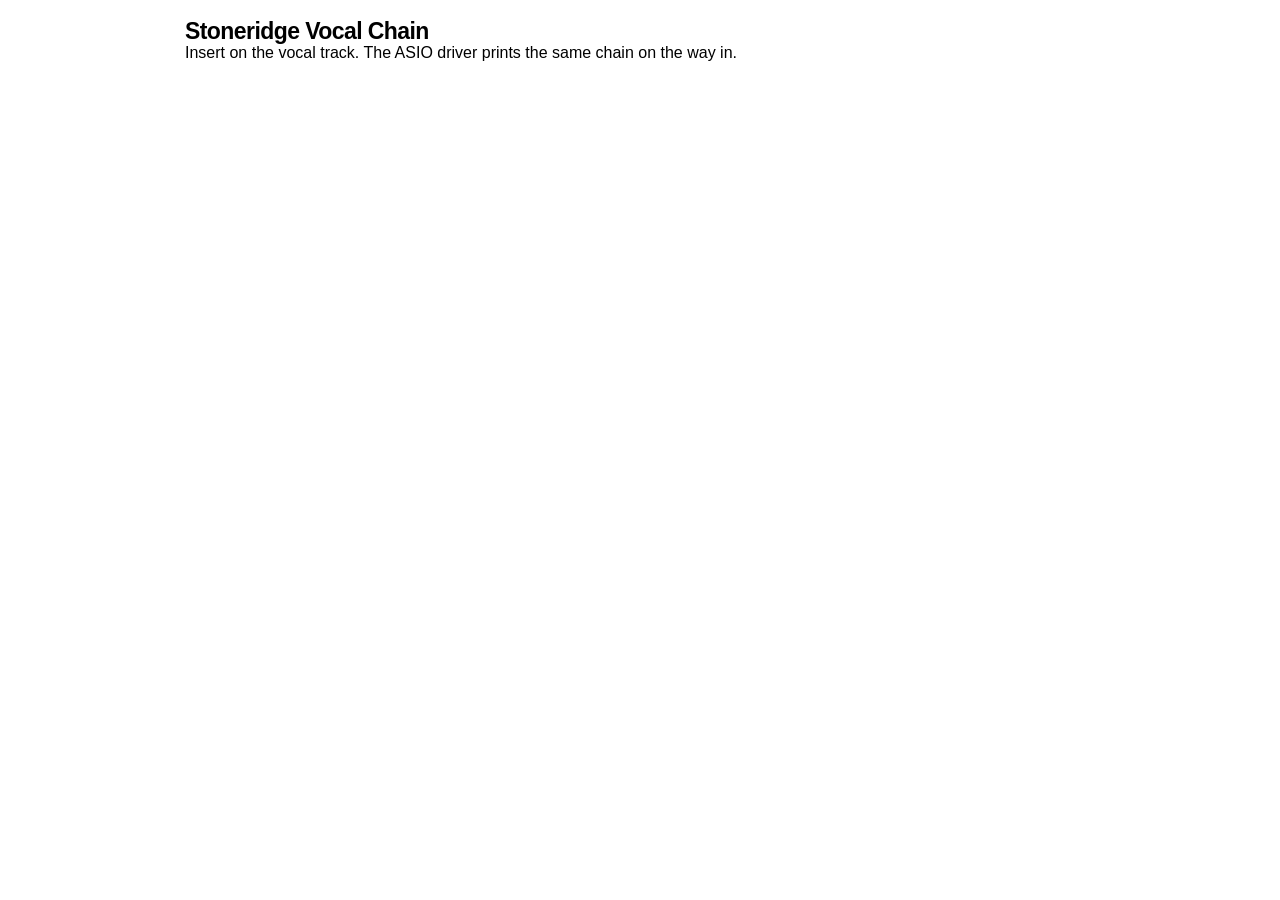
==== plugin/ui/index.html @ af9ea9ed "Stoneridge DSP v7 keeps the take safe and the callback one-to-one while the vocal chain and plugin s" ====
<!DOCTYPE html>
<html lang="en">
<head>
<meta charset="utf-8">
<title>Stoneridge Vocal Chain</title>
<link rel="stylesheet" href="../../src/ui/web/styles.css">
</head>
<body>
<main class="shell">
  <header><h1>Stoneridge Vocal Chain</h1><p>Insert on the vocal track. The ASIO driver prints the same chain on the way in.</p></header>
</main>
</body>
</html>
---- src/ui/web/styles.css ----
:root {
  --font-sans: -apple-system, BlinkMacSystemFont, "SF Pro Display", "SF Pro Text", "Segoe UI", Roboto, sans-serif;
  --font-mono: "SF Mono", "Cascadia Code", "Consolas", monospace;
  --radius-lg: 20px;
  --radius-md: 12px;
  --radius-pill: 999px;
  --transition: 0.22s cubic-bezier(0.25, 1, 0.5, 1);
}

html[data-theme="dark"] {
  --bg-page: #0a0a0c;
  --bg-card: rgba(28, 28, 32, 0.72);
  --bg-elevated: rgba(44, 44, 50, 0.75);
  --border: rgba(255, 255, 255, 0.09);
  --text-primary: #f5f5f7;
  --text-secondary: #98989f;
  --accent: #0a84ff;
  --accent-soft: rgba(10, 132, 255, 0.18);
  --green: #30d158;
  --orange: #ff9f0a;
  --red: #ff453a;
  --track: rgba(255, 255, 255, 0.1);
  --shadow: 0 20px 45px rgba(0, 0, 0, 0.45);
}

html[data-theme="light"] {
  --bg-page: #f5f5f7;
  --bg-card: rgba(255, 255, 255, 0.78);
  --bg-elevated: rgba(235, 235, 240, 0.85);
  --border: rgba(0, 0, 0, 0.08);
  --text-primary: #1d1d1f;
  --text-secondary: #6e6e73;
  --accent: #0071e3;
  --accent-soft: rgba(0, 113, 227, 0.12);
  --green: #28cd41;
  --orange: #ff9500;
  --red: #ff3b30;
  --track: rgba(0, 0, 0, 0.08);
  --shadow: 0 12px 32px rgba(0, 0, 0, 0.07);
}

* {
  box-sizing: border-box;
  margin: 0;
  padding: 0;
  user-select: none;
}

::-webkit-scrollbar {
  width: 6px;
  height: 6px;
}

::-webkit-scrollbar-button {
  display: none;
}

::-webkit-scrollbar-track {
  background: transparent;
}

::-webkit-scrollbar-thumb {
  background: rgba(150, 150, 160, 0.35);
  border-radius: 999px;
}

body {
  font-family: var(--font-sans);
  background: var(--bg-page);
  color: var(--text-primary);
  min-height: 100vh;
  padding: 18px;
  overflow-x: hidden;
  transition: background var(--transition), color var(--transition);
}

.ambient-glow {
  position: fixed;
  inset: -30% auto auto 50%;
  width: 680px;
  height: 420px;
  transform: translateX(-50%);
  background: radial-gradient(ellipse at center, var(--accent-soft), transparent 70%);
  pointer-events: none;
  z-index: 0;
}

.shell {
  position: relative;
  z-index: 1;
  max-width: 910px;
  margin: 0 auto;
  display: flex;
  flex-direction: column;
  gap: 12px;
}

.glass-card {
  background: var(--bg-card);
  background: rgba(18, 18, 20, 0.92);
  border: 1px solid var(--border);
  border-radius: var(--radius-lg);
  box-shadow: var(--shadow);
  transition: background var(--transition), border-color var(--transition);
}

.hero {
  padding: 16px 20px;
  display: flex;
  justify-content: space-between;
  align-items: center;
  gap: 16px;
}

.badge-row {
  display: flex;
  align-items: center;
  flex-wrap: wrap;
  gap: 8px;
  margin-bottom: 5px;
}

.status-dot {
  width: 8px;
  height: 8px;
  border-radius: 50%;
  background: var(--orange);
  box-shadow: 0 0 10px var(--orange);
}

.status-dot.connected {
  background: var(--green);
  box-shadow: 0 0 10px var(--green);
}

.badge-text {
  font-size: 12px;
  font-weight: 500;
  color: var(--text-secondary);
}

.pill-tag {
  font-size: 11px;
  font-weight: 600;
  padding: 2px 9px;
  border-radius: var(--radius-pill);
  background: var(--accent-soft);
  color: var(--accent);
}

.pill-ok {
  background: rgba(48, 209, 88, 0.16);
  color: var(--green);
}

.pill-warn {
  background: rgba(255, 69, 58, 0.18);
  color: var(--red);
}

h1 {
  font-size: 23px;
  font-weight: 700;
  letter-spacing: -0.025em;
  line-height: 1.15;
}

.subtitle {
  font-size: 12px;
  color: var(--text-secondary);
  margin-top: 2px;
}

.hero-right {
  display: flex;
  align-items: center;
  gap: 14px;
}

.latency-callout {
  text-align: right;
}

.callout-label {
  display: block;
  font-size: 11px;
  color: var(--text-secondary);
  text-transform: uppercase;
  letter-spacing: 0.04em;
}

.callout-value {
  font-size: 21px;
  font-weight: 700;
  letter-spacing: -0.02em;
  font-variant-numeric: tabular-nums;
}

.callout-value small {
  font-size: 13px;
  font-weight: 500;
  color: var(--text-secondary);
}

.segmented-control {
  display: inline-flex;
  background: var(--bg-elevated);
  padding: 3px;
  border-radius: 10px;
  border: 1px solid var(--border);
  gap: 2px;
}

.segmented-control.wrap {
  flex-wrap: wrap;
}

.segmented-control button {
  border: none;
  background: transparent;
  color: var(--text-secondary);
  font-family: var(--font-sans);
  font-size: 11.5px;
  font-weight: 500;
  padding: 5px 10px;
  border-radius: 7px;
  cursor: pointer;
  transition: all var(--transition);
}

.segmented-control button:hover:not(:disabled) {
  color: var(--text-primary);
}

.segmented-control button.active {
  background: var(--accent);
  color: #ffffff;
  box-shadow: 0 2px 8px rgba(0, 122, 255, 0.35);
}

.segmented-control button:disabled {
  opacity: 0.32;
  cursor: not-allowed;
}

/* Presets & Learn Bar */
.presets-bar {
  display: flex;
  align-items: center;
  justify-content: space-between;
  gap: 12px;
  padding: 0 4px;
}

.presets-left {
  display: flex;
  align-items: center;
  gap: 12px;
  flex-wrap: wrap;
}

.section-eyebrow {
  font-size: 11px;
  font-weight: 600;
  text-transform: uppercase;
  letter-spacing: 0.06em;
  color: var(--text-secondary);
}

.preset-pills {
  display: flex;
  gap: 7px;
  flex-wrap: wrap;
}

.preset-pill {
  background: var(--bg-card);
  border: 1px solid var(--border);
  color: var(--text-primary);
  font-family: var(--font-sans);
  font-size: 11.5px;
  font-weight: 500;
  padding: 5px 12px;
  border-radius: var(--radius-pill);
  cursor: pointer;
  transition: all var(--transition);
}

.preset-pill:hover {
  border-color: var(--accent);
  color: var(--accent);
}

.learn-btn {
  border: 1px solid var(--accent);
  background: var(--accent-soft);
  color: var(--accent);
  font-family: var(--font-sans);
  font-size: 12px;
  font-weight: 600;
  padding: 6px 14px;
  border-radius: var(--radius-pill);
  cursor: pointer;
  transition: all var(--transition);
  white-space: nowrap;
}

.learn-btn:hover {
  background: var(--accent);
  color: #ffffff;
}

.learn-btn.learning {
  border-color: var(--orange);
  background: rgba(255, 159, 10, 0.2);
  color: var(--orange);
}

.cal-actions {
  display: flex;
  align-items: center;
  gap: 8px;
  flex-wrap: wrap;
}

.compact-btn {
  padding: 4px 10px;
  font-size: 11px;
}

.tp-subline {
  font-size: 10.5px;
  color: var(--text-secondary);
  margin-top: 3px;
}

.usb-sync-note {
  font-size: 10px;
  color: var(--green);
  font-weight: 600;
}

.sync-dot {
  font-style: normal;
  font-size: 9.5px;
  font-weight: 700;
  color: var(--green);
  margin-left: 2px;
}

button.active .sync-dot {
  color: #ffffff;
}

.converter-toggles {
  display: grid;
  grid-template-columns: 1fr 1fr;
  gap: 8px 16px;
  padding-top: 8px;
  border-top: 1px solid var(--border);
}

/* Bento Grid */
.bento-grid {
  display: grid;
  grid-template-columns: 1fr 1fr;
  gap: 12px;
}

.span-2 {
  grid-column: span 2;
}

.card {
  padding: 16px 18px;
  display: flex;
  flex-direction: column;
  gap: 12px;
}

.card-header {
  display: flex;
  justify-content: space-between;
  align-items: flex-start;
  gap: 12px;
}

h2 {
  font-size: 15.5px;
  font-weight: 600;
  letter-spacing: -0.015em;
}

.card-sub {
  font-size: 11.5px;
  color: var(--text-secondary);
}

.header-actions {
  display: flex;
  align-items: center;
  gap: 8px;
}

.mono {
  font-family: var(--font-mono);
  font-variant-numeric: tabular-nums;
}

/* Meters */
.meter-block {
  display: flex;
  flex-direction: column;
  gap: 5px;
}

.meter-labels {
  display: flex;
  justify-content: space-between;
  font-size: 11px;
  color: var(--text-secondary);
}

.meter-track {
  position: relative;
  height: 7px;
  border-radius: var(--radius-pill);
  background: var(--track);
  overflow: hidden;
}

.meter-fill {
  height: 100%;
  width: 0%;
  border-radius: var(--radius-pill);
  background: linear-gradient(90deg, var(--green) 0%, var(--green) 72%, var(--orange) 88%, var(--red) 100%);
  transition: width 0.05s linear;
}

.meter-rms {
  position: absolute;
  top: 0;
  bottom: 0;
  width: 2px;
  background: var(--text-primary);
  opacity: 0.7;
  left: 0%;
}

.gr-fill {
  background: linear-gradient(90deg, var(--accent), var(--orange));
  margin-left: auto;
}

.sliders-grid {
  display: grid;
  grid-template-columns: 1fr 1fr;
  gap: 9px 14px;
}

.capture-grid {
  display: grid;
  grid-template-columns: 1fr 1fr auto;
  gap: 12px 16px;
  align-items: end;
}

.capture-toggles {
  display: grid;
  grid-template-columns: repeat(3, 1fr);
  gap: 10px 16px;
  padding-top: 6px;
  border-top: 1px solid var(--border);
}

.control-row {
  display: flex;
  flex-direction: column;
  gap: 5px;
}

.control-head {
  display: flex;
  justify-content: space-between;
  align-items: center;
  font-size: 11.5px;
  font-weight: 500;
  gap: 6px;
}

.value-pill {
  font-size: 11px;
  color: var(--accent);
  background: var(--accent-soft);
  padding: 2px 7px;
  border-radius: 6px;
  white-space: nowrap;
  flex-shrink: 0;
}

input[type="range"] {
  -webkit-appearance: none;
  appearance: none;
  width: 100%;
  height: 5px;
  border-radius: var(--radius-pill);
  background: var(--track);
  outline: none;
}

input[type="range"]:disabled {
  opacity: 0.35;
}

input[type="range"]::-webkit-slider-thumb {
  -webkit-appearance: none;
  appearance: none;
  width: 15px;
  height: 15px;
  border-radius: 50%;
  background: #ffffff;
  border: 0.5px solid rgba(0, 0, 0, 0.2);
  box-shadow: 0 2px 6px rgba(0, 0, 0, 0.28);
  cursor: pointer;
  transition: transform 0.12s ease;
}

input[type="range"]::-webkit-slider-thumb:hover {
  transform: scale(1.12);
}

.mute-btn {
  border: 1px solid var(--border);
  background: var(--bg-elevated);
  color: var(--text-primary);
  font-size: 11.5px;
  font-weight: 600;
  padding: 5px 12px;
  border-radius: var(--radius-pill);
  cursor: pointer;
  transition: all var(--transition);
}

.mute-btn.muted {
  background: var(--red);
  border-color: var(--red);
  color: #ffffff;
}

.gate-state-pill {
  font-size: 11px;
  font-weight: 600;
  padding: 3px 9px;
  border-radius: var(--radius-pill);
  background: var(--bg-elevated);
  color: var(--text-secondary);
}

.gate-state-pill.open {
  background: rgba(48, 209, 88, 0.16);
  color: var(--green);
}

.gate-state-pill.closed {
  background: rgba(255, 159, 10, 0.16);
  color: var(--orange);
}

.toggle-row {
  display: flex;
  justify-content: space-between;
  align-items: center;
  gap: 10px;
  padding-top: 2px;
}

.toggle-title {
  font-size: 12px;
  font-weight: 500;
}

.toggle-desc {
  font-size: 10.5px;
  color: var(--text-secondary);
}

.apple-switch {
  position: relative;
  display: inline-block;
  width: 38px;
  height: 22px;
  flex-shrink: 0;
}

.apple-switch input {
  opacity: 0;
  width: 0;
  height: 0;
}

.apple-switch .slider {
  position: absolute;
  inset: 0;
  background: var(--track);
  border-radius: var(--radius-pill);
  cursor: pointer;
  transition: background var(--transition);
}

.apple-switch .slider::before {
  content: "";
  position: absolute;
  width: 18px;
  height: 18px;
  left: 2px;
  top: 2px;
  border-radius: 50%;
  background: #ffffff;
  box-shadow: 0 1px 4px rgba(0, 0, 0, 0.25);
  transition: transform var(--transition);
}

.apple-switch input:checked + .slider {
  background: var(--green);
}

.apple-switch input:checked + .slider::before {
  transform: translateX(16px);
}

.telemetry-chips {
  display: flex;
  gap: 6px;
  flex-wrap: wrap;
}

.chip {
  font-size: 11px;
  padding: 4px 9px;
  border-radius: var(--radius-pill);
  background: var(--bg-elevated);
  border: 1px solid var(--border);
  color: var(--text-secondary);
}

.chip-btn {
  cursor: pointer;
}

.chip-btn:hover {
  color: var(--text-primary);
  border-color: var(--accent);
}

.engine-grid {
  display: grid;
  grid-template-columns: 1fr 1fr;
  gap: 12px 16px;
}

.engine-footer {
  display: flex;
  justify-content: space-between;
  align-items: center;
  gap: 18px;
  padding-top: 8px;
  border-top: 1px solid var(--border);
}

.toggles-pair {
  display: flex;
  flex-direction: column;
  gap: 7px;
  flex: 1;
}

.sparkline-box {
  display: flex;
  flex-direction: column;
  align-items: flex-end;
  gap: 4px;
}

.sparkline-label {
  font-size: 11px;
  color: var(--text-secondary);
}

#jitterCanvas {
  background: var(--bg-elevated);
  border: 1px solid var(--border);
  border-radius: 10px;
}

.gate-viz-wrap {
  width: 100%;
}

#gateCanvas {
  width: 100%;
  height: 54px;
  display: block;
  background: var(--bg-elevated);
  border: 1px solid var(--border);
  border-radius: 10px;
}
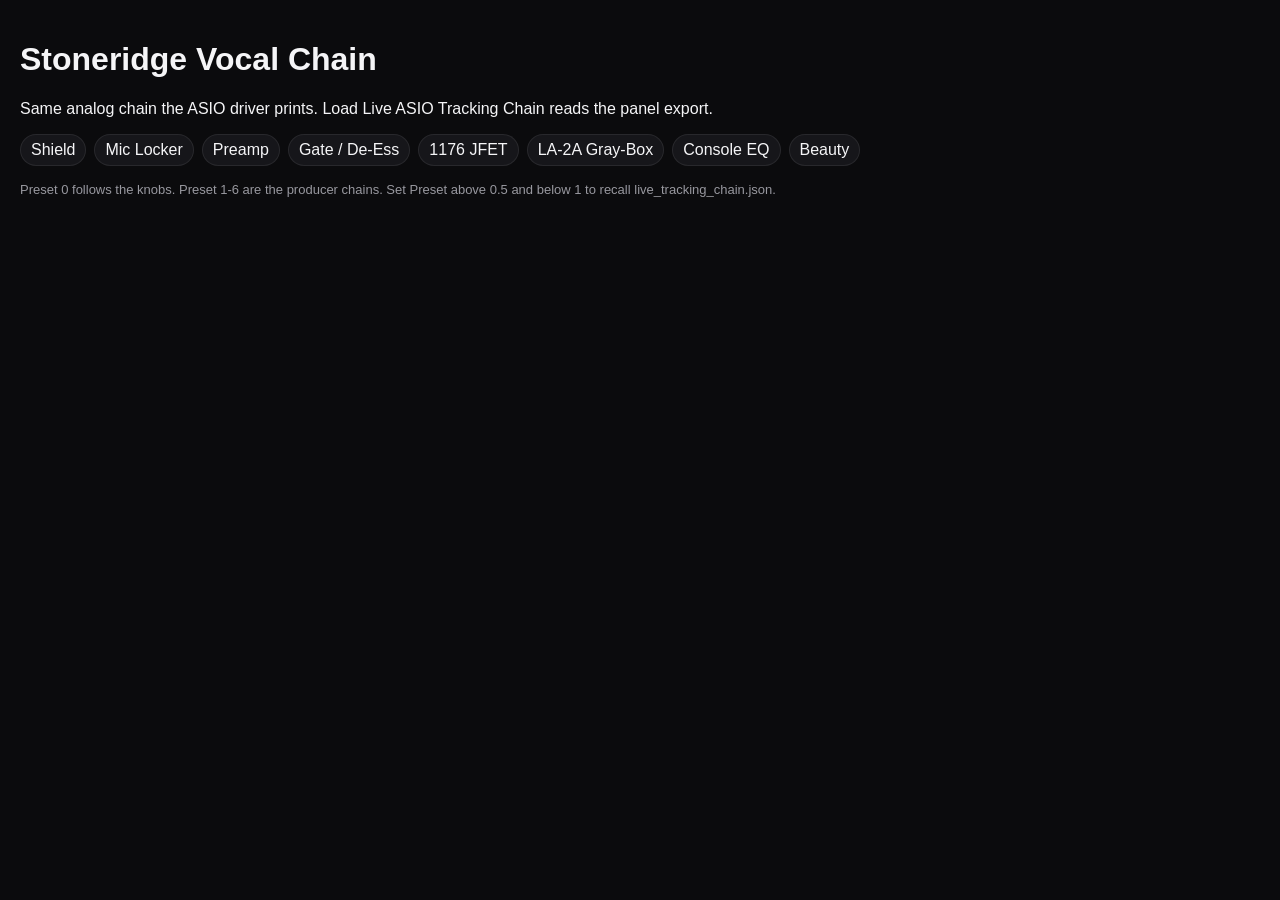
==== commit a900a428: "Give the panel, monitor loop, and plugin one v7 vocal chain so tone dialing stays off the recorded t" ====
--- a/plugin/ui/index.html
+++ b/plugin/ui/index.html
@@ -3,11 +3,26 @@
 <head>
 <meta charset="utf-8">
 <title>Stoneridge Vocal Chain</title>
-<link rel="stylesheet" href="../../src/ui/web/styles.css">
+<link rel="stylesheet" href="stoneridge-tokens.css">
+<link rel="stylesheet" href="chain.css">
 </head>
 <body>
 <main class="shell">
-  <header><h1>Stoneridge Vocal Chain</h1><p>Insert on the vocal track. The ASIO driver prints the same chain on the way in.</p></header>
+  <header>
+    <h1>Stoneridge Vocal Chain</h1>
+    <p>Same analog chain the ASIO driver prints. Load Live ASIO Tracking Chain reads the panel export.</p>
+  </header>
+  <ol class="flow">
+    <li>Shield</li>
+    <li>Mic Locker</li>
+    <li>Preamp</li>
+    <li>Gate / De-Ess</li>
+    <li>1176 JFET</li>
+    <li>LA-2A Gray-Box</li>
+    <li>Console EQ</li>
+    <li>Beauty</li>
+  </ol>
+  <p class="note">Preset 0 follows the knobs. Preset 1-6 are the producer chains. Set Preset above 0.5 and below 1 to recall live_tracking_chain.json.</p>
 </main>
 </body>
 </html>
--- a/plugin/ui/stoneridge-tokens.css
+++ b/plugin/ui/stoneridge-tokens.css
@@ -0,0 +1,34 @@
+:root {
+  --sr-bg: #0b0b0d;
+  --sr-card: #16161a;
+  --sr-line: rgba(255, 255, 255, 0.08);
+  --sr-text: #f5f5f7;
+  --sr-muted: #98989f;
+  --sr-accent: #0a84ff;
+  --sr-green: #30d158;
+  --sr-radius: 16px;
+  --sr-font: "Segoe UI", sans-serif;
+}
+
+.sr-custom-select-menu {
+  position: absolute;
+  z-index: 20;
+  min-width: 180px;
+  padding: 6px;
+  border-radius: 12px;
+  background: #1c1c20;
+  border: 1px solid var(--sr-line);
+  color: var(--sr-text);
+}
+
+.sr-custom-select-menu button {
+  display: block;
+  width: 100%;
+  text-align: left;
+  background: transparent;
+  color: inherit;
+  border: 0;
+  border-radius: 8px;
+  padding: 8px 10px;
+  cursor: pointer;
+}
--- a/plugin/ui/chain.css
+++ b/plugin/ui/chain.css
@@ -0,0 +1,15 @@
+body {
+  margin: 0;
+  background: var(--sr-bg);
+  color: var(--sr-text);
+  font-family: var(--sr-font);
+}
+.shell { padding: 20px; max-width: 880px; }
+.flow { display: flex; flex-wrap: wrap; gap: 8px; padding: 0; list-style: none; }
+.flow li {
+  border: 1px solid var(--sr-line);
+  border-radius: 999px;
+  padding: 6px 10px;
+  background: var(--sr-card);
+}
+.note { color: var(--sr-muted); font-size: 13px; }
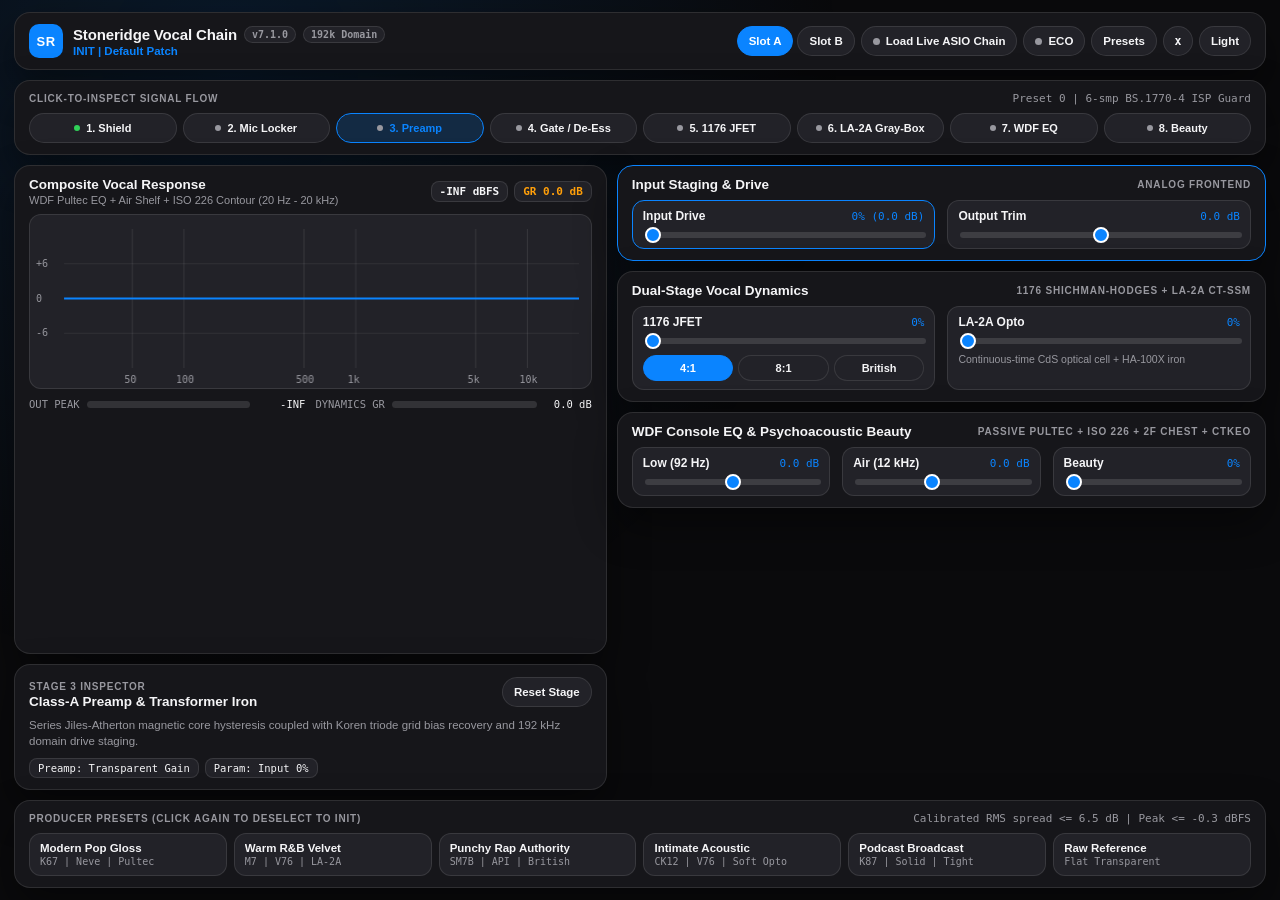
==== commit e8a0ace0: "Release Stoneridge DSP v7.1.0: split-rate ~192kHz vocal chain, 9-param VST3/CLAP Bento UI, and verif" ====
--- a/plugin/ui/index.html
+++ b/plugin/ui/index.html
@@ -1,28 +1,244 @@
 <!DOCTYPE html>
-<html lang="en">
+<html lang="en" data-theme="dark">
 <head>
-<meta charset="utf-8">
-<title>Stoneridge Vocal Chain</title>
-<link rel="stylesheet" href="stoneridge-tokens.css">
-<link rel="stylesheet" href="chain.css">
+  <meta charset="utf-8">
+  <meta name="viewport" content="width=device-width, initial-scale=1">
+  <title>Stoneridge Vocal Chain v7.1.0</title>
+  <link rel="stylesheet" href="stoneridge-tokens.css">
+  <link rel="stylesheet" href="chain.css">
 </head>
 <body>
-<main class="shell">
-  <header>
-    <h1>Stoneridge Vocal Chain</h1>
-    <p>Same analog chain the ASIO driver prints. Load Live ASIO Tracking Chain reads the panel export.</p>
-  </header>
-  <ol class="flow">
-    <li>Shield</li>
-    <li>Mic Locker</li>
-    <li>Preamp</li>
-    <li>Gate / De-Ess</li>
-    <li>1176 JFET</li>
-    <li>LA-2A Gray-Box</li>
-    <li>Console EQ</li>
-    <li>Beauty</li>
-  </ol>
-  <p class="note">Preset 0 follows the knobs. Preset 1-6 are the producer chains. Set Preset above 0.5 and below 1 to recall live_tracking_chain.json.</p>
-</main>
+  <div class="vc-app" id="vcApp">
+    <header class="vc-header glass-card">
+      <div class="vc-brand">
+        <div class="vc-logo" aria-hidden="true">SR</div>
+        <div class="vc-title-wrap">
+          <div class="vc-title-row">
+            <h1 class="vc-title">Stoneridge Vocal Chain</h1>
+            <span class="vc-ver-pill">v7.1.0</span>
+            <span class="vc-rate-pill" id="ratePill">192k Domain</span>
+          </div>
+          <p class="vc-subtitle" id="presetReadout">INIT | Default Patch</p>
+        </div>
+      </div>
+
+      <div class="vc-header-actions">
+        <div class="vc-ab-group" role="group" aria-label="Snapshot A B compare">
+          <button type="button" class="vc-pill-btn seg-pill-btn active" id="slotABtn" title="Recall Snapshot A">Slot A</button>
+          <button type="button" class="vc-pill-btn seg-pill-btn" id="slotBBtn" title="Recall Snapshot B">Slot B</button>
+        </div>
+
+        <button type="button" class="vc-pill-btn vc-live-btn" id="liveChainBtn" title="Recall live_tracking_chain.json exported by Stoneridge ASIO">
+          <span class="vc-dot" id="liveChainDot"></span>
+          <span class="vc-btn-text">Load Live ASIO Chain</span>
+        </button>
+
+        <button type="button" class="vc-pill-btn vc-eco-btn" id="ecoBtn" aria-pressed="false" title="Toggle low-CPU UI saver mode">
+          <span class="eco-dot" id="ecoDot"></span>
+          <span class="vc-btn-text" id="ecoBtnText">ECO</span>
+        </button>
+
+        <button type="button" class="vc-pill-btn" id="presetMenuBtn" title="Open preset menu">
+          <span class="vc-btn-text" id="presetMenuLabel">Presets</span>
+        </button>
+
+        <button type="button" class="vc-pill-btn vc-clear-btn" id="clearPatchBtn" title="Reset to INIT Default Patch">x</button>
+
+        <button type="button" class="vc-pill-btn" id="themeBtn" title="Toggle Dark/Light theme">Light</button>
+      </div>
+    </header>
+
+    <section class="vc-flow-card glass-card" aria-label="8-Stage Analog Signal Flow">
+      <div class="vc-section-head">
+        <span class="vc-kicker">CLICK-TO-INSPECT SIGNAL FLOW</span>
+        <span class="vc-head-meta" id="chainStatusMeta">Preset 0 follows knobs | 6-smp BS.1770 ISP Guard</span>
+      </div>
+      <ol class="vc-flow-strip" id="flowStrip">
+        <li><button type="button" class="vc-stage-pill" data-stage="shield"><span class="stage-led"></span><span>1. Shield</span></button></li>
+        <li><button type="button" class="vc-stage-pill" data-stage="mic"><span class="stage-led"></span><span>2. Mic Locker</span></button></li>
+        <li><button type="button" class="vc-stage-pill active" data-stage="preamp"><span class="stage-led"></span><span>3. Preamp</span></button></li>
+        <li><button type="button" class="vc-stage-pill" data-stage="gate"><span class="stage-led"></span><span>4. Gate / De-Ess</span></button></li>
+        <li><button type="button" class="vc-stage-pill" data-stage="fet"><span class="stage-led"></span><span>5. 1176 JFET</span></button></li>
+        <li><button type="button" class="vc-stage-pill" data-stage="la2a"><span class="stage-led"></span><span>6. LA-2A Gray-Box</span></button></li>
+        <li><button type="button" class="vc-stage-pill" data-stage="eq"><span class="stage-led"></span><span>7. WDF EQ</span></button></li>
+        <li><button type="button" class="vc-stage-pill" data-stage="beauty"><span class="stage-led"></span><span>8. Beauty</span></button></li>
+      </ol>
+    </section>
+
+    <main class="vc-bento-grid">
+      <section class="vc-left-col">
+        <article class="glass-card vc-curve-card">
+          <div class="vc-card-head">
+            <div>
+              <h2 class="vc-card-title">Composite Vocal Response</h2>
+              <p class="vc-card-sub">WDF Pultec EQ + Air Shelf + ISO 226 Contour (20 Hz - 20 kHz)</p>
+            </div>
+            <div class="vc-oled-badges">
+              <span class="vc-oled-pill" id="ecoOledBadge" hidden>ECO SAVER ON</span>
+              <span class="vc-oled-mono" id="meterOutDb">-INF dBFS</span>
+              <span class="vc-oled-mono vc-gr-badge" id="meterGrDb">GR 0.0 dB</span>
+            </div>
+          </div>
+
+          <div class="vc-canvas-wrap">
+            <canvas id="curveCanvas" width="600" height="200" aria-label="Frequency response curve"></canvas>
+          </div>
+
+          <div class="vc-meters-row">
+            <div class="vc-meter-item">
+              <span class="vc-meter-label">OUT PEAK</span>
+              <div class="vc-meter-track"><div class="vc-meter-fill" id="outBarFill"></div></div>
+              <span class="vc-meter-val" id="outValLabel">-INF</span>
+            </div>
+            <div class="vc-meter-item">
+              <span class="vc-meter-label">DYNAMICS GR</span>
+              <div class="vc-meter-track"><div class="vc-meter-fill vc-meter-gr" id="grBarFill"></div></div>
+              <span class="vc-meter-val" id="grValLabel">0.0 dB</span>
+            </div>
+          </div>
+        </article>
+
+        <article class="glass-card vc-inspector-card" id="inspectorCard">
+          <div class="vc-card-head">
+            <div>
+              <span class="vc-kicker" id="inspKicker">STAGE 3 INSPECTOR</span>
+              <h3 class="vc-card-title" id="inspTitle">Class-A Preamp & Transformer Iron</h3>
+            </div>
+            <button type="button" class="vc-pill-btn seg-pill-btn" id="inspResetStageBtn">Reset Stage</button>
+          </div>
+          <p class="vc-insp-desc" id="inspDesc">
+            Series Jiles-Atherton magnetic core hysteresis coupled with Koren triode grid bias recovery and 192 kHz domain ADAA2 crest saturation.
+          </p>
+          <div class="vc-insp-meta" id="inspMeta">
+            <span class="vc-chip" id="inspVoicingChip">Voicing: Transparent / Linear</span>
+            <span class="vc-chip" id="inspParamChip">Param: Input 0% (0.0 dB)</span>
+          </div>
+        </article>
+      </section>
+
+      <section class="vc-right-col">
+        <article class="glass-card vc-rack-card" data-stage-group="preamp">
+          <div class="vc-card-head">
+            <h2 class="vc-card-title">Input Staging & Drive</h2>
+            <span class="vc-kicker">ANALOG FRONTEND</span>
+          </div>
+          <div class="vc-controls-2">
+            <div class="vc-control" data-param="input" data-stage="preamp">
+              <div class="vc-ctrl-top">
+                <label for="ctrl_input">Input Drive</label>
+                <span class="vc-ctrl-val" id="val_input">0% (0.0 dB)</span>
+              </div>
+              <input id="ctrl_input" type="range" min="0" max="1" step="0.005" value="0">
+            </div>
+            <div class="vc-control" data-param="trim" data-stage="beauty">
+              <div class="vc-ctrl-top">
+                <label for="ctrl_trim">Output Trim</label>
+                <span class="vc-ctrl-val" id="val_trim">0.0 dB</span>
+              </div>
+              <input id="ctrl_trim" type="range" min="-12" max="12" step="0.1" value="0">
+            </div>
+          </div>
+        </article>
+
+        <article class="glass-card vc-rack-card" data-stage-group="fet">
+          <div class="vc-card-head">
+            <h2 class="vc-card-title">Dual-Stage Vocal Dynamics</h2>
+            <span class="vc-kicker">1176 SHICHMAN-HODGES + LA-2A CT-SSM</span>
+          </div>
+          <div class="vc-controls-2">
+            <div class="vc-control" data-param="fet" data-stage="fet">
+              <div class="vc-ctrl-top">
+                <label for="ctrl_fet">1176 JFET</label>
+                <span class="vc-ctrl-val" id="val_fet">0%</span>
+              </div>
+              <input id="ctrl_fet" type="range" min="0" max="1" step="0.005" value="0">
+              <div class="vc-ratio-row" id="ratioGroup" role="group" aria-label="1176 Ratio">
+                <button type="button" class="seg-pill-btn active" data-ratio="0">4:1</button>
+                <button type="button" class="seg-pill-btn" data-ratio="1">8:1</button>
+                <button type="button" class="seg-pill-btn" data-ratio="2">British</button>
+              </div>
+            </div>
+
+            <div class="vc-control" data-param="la2a" data-stage="la2a">
+              <div class="vc-ctrl-top">
+                <label for="ctrl_la2a">LA-2A Opto</label>
+                <span class="vc-ctrl-val" id="val_la2a">0%</span>
+              </div>
+              <input id="ctrl_la2a" type="range" min="0" max="1" step="0.005" value="0">
+              <div class="vc-sub-note">Continuous-time CdS optical cell + HA-100X iron</div>
+            </div>
+          </div>
+        </article>
+
+        <article class="glass-card vc-rack-card" data-stage-group="eq">
+          <div class="vc-card-head">
+            <h2 class="vc-card-title">WDF Console EQ & Psychoacoustic Beauty</h2>
+            <span class="vc-kicker">PASSIVE PULTEC + ISO 226 + 2F CHEST + CTKEO</span>
+          </div>
+          <div class="vc-controls-3">
+            <div class="vc-control" data-param="low" data-stage="eq">
+              <div class="vc-ctrl-top">
+                <label for="ctrl_low">Low (92 Hz)</label>
+                <span class="vc-ctrl-val" id="val_low">0.0 dB</span>
+              </div>
+              <input id="ctrl_low" type="range" min="-6" max="6" step="0.1" value="0">
+            </div>
+
+            <div class="vc-control" data-param="air" data-stage="eq">
+              <div class="vc-ctrl-top">
+                <label for="ctrl_air">Air (12 kHz)</label>
+                <span class="vc-ctrl-val" id="val_air">0.0 dB</span>
+              </div>
+              <input id="ctrl_air" type="range" min="-6" max="8" step="0.1" value="0">
+            </div>
+
+            <div class="vc-control" data-param="beauty" data-stage="beauty">
+              <div class="vc-ctrl-top">
+                <label for="ctrl_beauty">Beauty</label>
+                <span class="vc-ctrl-val" id="val_beauty">0%</span>
+              </div>
+              <input id="ctrl_beauty" type="range" min="0" max="1" step="0.005" value="0">
+            </div>
+          </div>
+        </article>
+      </section>
+    </main>
+
+    <section class="vc-presets-card glass-card" aria-label="Producer Vocal Presets">
+      <div class="vc-section-head">
+        <span class="vc-kicker">PRODUCER PRESETS (CLICK AGAIN TO DESELECT TO INIT)</span>
+        <span class="vc-head-meta">Calibrated RMS spread &lt;= 6.5 dB | Peak &lt;= -0.3 dBFS</span>
+      </div>
+      <div class="vc-presets-grid" id="presetsGrid">
+        <button type="button" class="vc-preset-btn" data-preset="1">
+          <span class="vc-preset-name">Modern Pop Gloss</span>
+          <span class="vc-preset-tag">K67 | Neve | Pultec</span>
+        </button>
+        <button type="button" class="vc-preset-btn" data-preset="2">
+          <span class="vc-preset-name">Warm R&amp;B Velvet</span>
+          <span class="vc-preset-tag">M7 | V76 | LA-2A</span>
+        </button>
+        <button type="button" class="vc-preset-btn" data-preset="3">
+          <span class="vc-preset-name">Punchy Rap Authority</span>
+          <span class="vc-preset-tag">SM7B | API | British</span>
+        </button>
+        <button type="button" class="vc-preset-btn" data-preset="4">
+          <span class="vc-preset-name">Intimate Acoustic</span>
+          <span class="vc-preset-tag">CK12 | V76 | Soft Opto</span>
+        </button>
+        <button type="button" class="vc-preset-btn" data-preset="5">
+          <span class="vc-preset-name">Podcast Broadcast</span>
+          <span class="vc-preset-tag">K87 | Solid | Tight</span>
+        </button>
+        <button type="button" class="vc-preset-btn" data-preset="6">
+          <span class="vc-preset-name">Raw Reference</span>
+          <span class="vc-preset-tag">Flat Transparent</span>
+        </button>
+      </div>
+    </section>
+  </div>
+
+  <div class="vc-toast" id="vcToast" hidden></div>
+  <script src="app.js"></script>
 </body>
 </html>
--- a/plugin/ui/stoneridge-tokens.css
+++ b/plugin/ui/stoneridge-tokens.css
@@ -1,34 +1,102 @@
+/* Shared Stoneridge Audio UI Design Tokens (Dark/Light, Scrollbars, Custom Popovers) */
 :root {
-  --sr-bg: #0b0b0d;
+  --sr-radius: 16px;
+  --sr-font: -apple-system, BlinkMacSystemFont, "SF Pro Display", "Segoe UI", Roboto, sans-serif;
+  --sr-mono: "SF Mono", "Cascadia Code", "Consolas", monospace;
+}
+
+html[data-theme="dark"], :root {
+  --sr-bg: #0a0a0c;
   --sr-card: #16161a;
-  --sr-line: rgba(255, 255, 255, 0.08);
+  --sr-elevated: #222228;
+  --sr-line: rgba(255, 255, 255, 0.10);
   --sr-text: #f5f5f7;
   --sr-muted: #98989f;
   --sr-accent: #0a84ff;
+  --sr-accent-soft: rgba(10, 132, 255, 0.18);
   --sr-green: #30d158;
-  --sr-radius: 16px;
-  --sr-font: "Segoe UI", sans-serif;
+  --sr-orange: #ff9f0a;
+  --sr-red: #ff453a;
+  --sr-track: rgba(255, 255, 255, 0.12);
+  --sr-shadow: 0 18px 40px rgba(0, 0, 0, 0.42);
+}
+
+html[data-theme="light"] {
+  --sr-bg: #f5f5f7;
+  --sr-card: #ffffff;
+  --sr-elevated: #eaeaef;
+  --sr-line: rgba(0, 0, 0, 0.10);
+  --sr-text: #1d1d1f;
+  --sr-muted: #6e6e73;
+  --sr-accent: #0071e3;
+  --sr-accent-soft: rgba(0, 113, 227, 0.12);
+  --sr-green: #248a3d;
+  --sr-orange: #c93400;
+  --sr-red: #d70015;
+  --sr-track: rgba(0, 0, 0, 0.10);
+  --sr-shadow: 0 10px 28px rgba(0, 0, 0, 0.08);
+}
+
+::-webkit-scrollbar {
+  width: 6px;
+  height: 6px;
+}
+
+::-webkit-scrollbar-button {
+  display: none;
+  width: 0;
+  height: 0;
+}
+
+::-webkit-scrollbar-track {
+  background: transparent;
+}
+
+::-webkit-scrollbar-thumb {
+  background: rgba(136, 136, 148, 0.42);
+  border-radius: 999px;
+}
+
+::-webkit-scrollbar-thumb:hover {
+  background: rgba(136, 136, 148, 0.65);
 }
 
 .sr-custom-select-menu {
-  position: absolute;
-  z-index: 20;
-  min-width: 180px;
+  position: fixed;
+  z-index: 999;
+  min-width: 190px;
+  max-height: 260px;
+  overflow-y: auto;
   padding: 6px;
   border-radius: 12px;
-  background: #1c1c20;
+  background: var(--sr-card);
   border: 1px solid var(--sr-line);
+  box-shadow: var(--sr-shadow);
   color: var(--sr-text);
 }
 
 .sr-custom-select-menu button {
-  display: block;
+  display: flex;
+  justify-content: space-between;
+  align-items: center;
   width: 100%;
   text-align: left;
   background: transparent;
   color: inherit;
   border: 0;
   border-radius: 8px;
-  padding: 8px 10px;
+  padding: 7px 10px;
+  font-size: 12px;
+  font-family: var(--sr-font);
   cursor: pointer;
 }
+
+.sr-custom-select-menu button:hover {
+  background: var(--sr-accent-soft);
+  color: var(--sr-accent);
+}
+
+.sr-custom-select-menu button.active {
+  background: var(--sr-accent);
+  color: #ffffff;
+}
--- a/plugin/ui/chain.css
+++ b/plugin/ui/chain.css
@@ -1,15 +1,644 @@
-body {
+* {
+  box-sizing: border-box;
+}
+
+html, body {
   margin: 0;
+  padding: 0;
+  width: 100%;
+  height: 100%;
   background: var(--sr-bg);
   color: var(--sr-text);
   font-family: var(--sr-font);
-}
-.shell { padding: 20px; max-width: 880px; }
-.flow { display: flex; flex-wrap: wrap; gap: 8px; padding: 0; list-style: none; }
-.flow li {
-  border: 1px solid var(--sr-line);
+  -webkit-font-smoothing: antialiased;
+  overflow-x: hidden;
+}
+
+.vc-app {
+  position: relative;
+  display: flex;
+  flex-direction: column;
+  gap: 10px;
+  max-width: 1920px;
+  min-height: 100vh;
+  margin: 0 auto;
+  padding: 12px 14px;
+}
+
+.vc-app::before {
+  content: "";
+  position: fixed;
+  inset: 0;
+  pointer-events: none;
+  background: radial-gradient(circle at 18% 8%, var(--sr-accent-soft), transparent 46%);
+  opacity: 0.7;
+  transition: opacity 0.2s ease;
+  z-index: 0;
+}
+
+body.eco-mode .vc-app::before {
+  opacity: 0;
+}
+
+.glass-card {
+  position: relative;
+  z-index: 1;
+  background: var(--sr-card);
+  border: 1px solid var(--sr-line);
+  border-radius: var(--sr-radius);
+  box-shadow: var(--sr-shadow);
+  padding: 11px 14px;
+}
+
+.vc-header {
+  display: flex;
+  align-items: center;
+  justify-content: space-between;
+  gap: 10px;
+  flex-wrap: nowrap;
+}
+
+.vc-brand {
+  display: flex;
+  align-items: center;
+  gap: 10px;
+  min-width: 0;
+  flex: 1 1 auto;
+}
+
+.vc-logo {
+  width: 34px;
+  height: 34px;
+  border-radius: 10px;
+  background: var(--sr-accent);
+  color: #ffffff;
+  font-weight: 700;
+  font-size: 13px;
+  letter-spacing: 0.04em;
+  display: flex;
+  align-items: center;
+  justify-content: center;
+  flex: 0 0 auto;
+}
+
+.vc-title-wrap {
+  min-width: 0;
+  flex: 1 1 auto;
+}
+
+.vc-title-row {
+  display: flex;
+  align-items: center;
+  gap: 7px;
+  min-width: 0;
+  white-space: nowrap;
+}
+
+.vc-title {
+  margin: 0;
+  font-size: 15px;
+  font-weight: 650;
+  letter-spacing: -0.01em;
+  white-space: nowrap;
+  overflow: hidden;
+  text-overflow: ellipsis;
+}
+
+.vc-ver-pill,
+.vc-rate-pill {
+  font-family: var(--sr-mono);
+  font-size: 10px;
+  font-weight: 600;
+  padding: 2px 7px;
   border-radius: 999px;
-  padding: 6px 10px;
+  background: var(--sr-elevated);
+  border: 1px solid var(--sr-line);
+  color: var(--sr-muted);
+  flex: 0 0 auto;
+}
+
+.vc-subtitle {
+  margin: 2px 0 0;
+  font-size: 11.5px;
+  color: var(--sr-accent);
+  font-weight: 600;
+  white-space: nowrap;
+  overflow: hidden;
+  text-overflow: ellipsis;
+}
+
+.vc-header-actions {
+  display: flex;
+  align-items: center;
+  gap: 6px;
+  flex-wrap: nowrap;
+  flex: 0 0 auto;
+}
+
+.vc-ab-group {
+  display: inline-flex;
+  align-items: center;
+  gap: 4px;
+  flex: 0 0 auto;
+}
+
+.vc-pill-btn,
+.seg-pill-btn {
+  display: inline-flex;
+  align-items: center;
+  justify-content: center;
+  gap: 6px;
+  height: 30px;
+  padding: 0 11px;
+  border-radius: 999px;
+  border: 1px solid var(--sr-line);
+  background: var(--sr-elevated);
+  color: var(--sr-text);
+  font-family: var(--sr-font);
+  font-size: 11.5px;
+  font-weight: 600;
+  cursor: pointer;
+  white-space: nowrap;
+  min-width: 0;
+  overflow: hidden;
+  text-overflow: ellipsis;
+  transition: background-color 0.14s ease, border-color 0.14s ease, color 0.14s ease;
+}
+
+.vc-pill-btn:hover,
+.seg-pill-btn:hover {
+  border-color: var(--sr-accent);
+  color: var(--sr-accent);
+}
+
+.seg-pill-btn.active,
+.vc-live-btn.active {
+  background: var(--sr-accent);
+  border-color: var(--sr-accent);
+  color: #ffffff;
+}
+
+.vc-btn-text {
+  white-space: nowrap;
+  overflow: hidden;
+  text-overflow: ellipsis;
+}
+
+.vc-clear-btn {
+  width: 30px;
+  padding: 0;
+  font-family: var(--sr-mono);
+}
+
+.vc-dot,
+.eco-dot {
+  width: 7px;
+  height: 7px;
+  border-radius: 50%;
+  background: var(--sr-muted);
+  flex: 0 0 auto;
+}
+
+.vc-live-btn.active .vc-dot {
+  background: #ffffff;
+}
+
+.vc-eco-btn.active {
+  border-color: var(--sr-green);
+  color: var(--sr-green);
+  background: rgba(48, 209, 88, 0.12);
+}
+
+.vc-eco-btn.active .eco-dot {
+  background: var(--sr-green);
+  box-shadow: 0 0 8px rgba(48, 209, 88, 0.75);
+}
+
+.vc-section-head,
+.vc-card-head {
+  display: flex;
+  align-items: center;
+  justify-content: space-between;
+  gap: 10px;
+  margin-bottom: 8px;
+}
+
+.vc-kicker {
+  font-size: 10px;
+  font-weight: 700;
+  letter-spacing: 0.08em;
+  color: var(--sr-muted);
+  text-transform: uppercase;
+  white-space: nowrap;
+}
+
+.vc-head-meta {
+  font-size: 11px;
+  color: var(--sr-muted);
+  font-family: var(--sr-mono);
+  white-space: nowrap;
+  overflow: hidden;
+  text-overflow: ellipsis;
+}
+
+.vc-flow-strip {
+  display: grid;
+  grid-template-columns: repeat(8, minmax(0, 1fr));
+  gap: 6px;
+  list-style: none;
+  margin: 0;
+  padding: 0;
+}
+
+.vc-stage-pill {
+  width: 100%;
+  height: 30px;
+  display: inline-flex;
+  align-items: center;
+  justify-content: center;
+  gap: 6px;
+  padding: 0 8px;
+  border-radius: 999px;
+  border: 1px solid var(--sr-line);
+  background: var(--sr-elevated);
+  color: var(--sr-text);
+  font-family: var(--sr-font);
+  font-size: 11px;
+  font-weight: 600;
+  cursor: pointer;
+  min-width: 0;
+  white-space: nowrap;
+  overflow: hidden;
+  text-overflow: ellipsis;
+}
+
+.vc-stage-pill span:last-child {
+  overflow: hidden;
+  text-overflow: ellipsis;
+  white-space: nowrap;
+}
+
+.vc-stage-pill.active {
+  border-color: var(--sr-accent);
+  background: var(--sr-accent-soft);
+  color: var(--sr-accent);
+}
+
+.stage-led {
+  width: 6px;
+  height: 6px;
+  border-radius: 50%;
+  background: var(--sr-muted);
+  flex: 0 0 auto;
+}
+
+.vc-stage-pill.stage-on .stage-led {
+  background: var(--sr-green);
+}
+
+.vc-bento-grid {
+  display: grid;
+  grid-template-columns: minmax(0, 1.05fr) minmax(0, 1.15fr);
+  gap: 10px;
+  flex: 1 1 auto;
+  min-height: 0;
+}
+
+.vc-left-col,
+.vc-right-col {
+  display: flex;
+  flex-direction: column;
+  gap: 10px;
+  min-width: 0;
+}
+
+.vc-curve-card {
+  display: flex;
+  flex-direction: column;
+  flex: 1 1 auto;
+}
+
+.vc-card-title {
+  margin: 0;
+  font-size: 13.5px;
+  font-weight: 650;
+}
+
+.vc-card-sub {
+  margin: 2px 0 0;
+  font-size: 11px;
+  color: var(--sr-muted);
+}
+
+.vc-oled-badges {
+  display: flex;
+  align-items: center;
+  gap: 6px;
+  flex-wrap: nowrap;
+  flex: 0 0 auto;
+}
+
+.vc-oled-pill {
+  font-family: var(--sr-mono);
+  font-size: 10px;
+  font-weight: 700;
+  padding: 3px 8px;
+  border-radius: 999px;
+  background: rgba(48, 209, 88, 0.16);
+  border: 1px solid var(--sr-green);
+  color: var(--sr-green);
+  white-space: nowrap;
+}
+
+.vc-oled-mono {
+  font-family: var(--sr-mono);
+  font-size: 11px;
+  font-weight: 600;
+  padding: 3px 8px;
+  border-radius: 8px;
+  background: var(--sr-elevated);
+  border: 1px solid var(--sr-line);
+  white-space: nowrap;
+}
+
+.vc-gr-badge {
+  color: var(--sr-orange);
+}
+
+.vc-canvas-wrap {
+  position: relative;
+  width: 100%;
+  height: 175px;
+  border-radius: 12px;
+  background: var(--sr-elevated);
+  border: 1px solid var(--sr-line);
+  overflow: hidden;
+}
+
+#curveCanvas {
+  display: block;
+  width: 100%;
+  height: 100%;
+}
+
+.vc-meters-row {
+  display: grid;
+  grid-template-columns: repeat(2, minmax(0, 1fr));
+  gap: 10px;
+  margin-top: 9px;
+}
+
+.vc-meter-item {
+  display: grid;
+  grid-template-columns: auto minmax(0, 1fr) auto;
+  align-items: center;
+  gap: 7px;
+}
+
+.vc-meter-label,
+.vc-meter-val {
+  font-family: var(--sr-mono);
+  font-size: 10.5px;
+  color: var(--sr-muted);
+  white-space: nowrap;
+}
+
+.vc-meter-val {
+  color: var(--sr-text);
+  min-width: 48px;
+  text-align: right;
+}
+
+.vc-meter-track {
+  height: 7px;
+  border-radius: 999px;
+  background: var(--sr-track);
+  overflow: hidden;
+}
+
+.vc-meter-fill {
+  height: 100%;
+  width: 0%;
+  border-radius: 999px;
+  background: var(--sr-green);
+  transition: width 0.08s linear;
+}
+
+.vc-meter-fill.vc-meter-gr {
+  background: var(--sr-orange);
+}
+
+.vc-insp-desc {
+  margin: 0 0 8px;
+  font-size: 11.5px;
+  line-height: 1.45;
+  color: var(--sr-muted);
+}
+
+.vc-insp-meta {
+  display: flex;
+  flex-wrap: wrap;
+  gap: 6px;
+}
+
+.vc-chip {
+  font-family: var(--sr-mono);
+  font-size: 10.5px;
+  padding: 3px 8px;
+  border-radius: 8px;
+  background: var(--sr-elevated);
+  border: 1px solid var(--sr-line);
+  color: var(--sr-text);
+}
+
+.vc-rack-card.stage-highlight {
+  border-color: var(--sr-accent);
+}
+
+.vc-controls-2 {
+  display: grid;
+  grid-template-columns: repeat(2, minmax(0, 1fr));
+  gap: 12px;
+}
+
+.vc-controls-3 {
+  display: grid;
+  grid-template-columns: repeat(3, minmax(0, 1fr));
+  gap: 12px;
+}
+
+.vc-control {
+  display: flex;
+  flex-direction: column;
+  gap: 7px;
+  padding: 8px 10px;
+  border-radius: 12px;
+  background: var(--sr-elevated);
+  border: 1px solid var(--sr-line);
+  min-width: 0;
+}
+
+.vc-control.insp-focus {
+  border-color: var(--sr-accent);
+}
+
+.vc-ctrl-top {
+  display: flex;
+  align-items: center;
+  justify-content: space-between;
+  gap: 6px;
+}
+
+.vc-ctrl-top label {
+  font-size: 12px;
+  font-weight: 600;
+  white-space: nowrap;
+}
+
+.vc-ctrl-val {
+  font-family: var(--sr-mono);
+  font-size: 11px;
+  color: var(--sr-accent);
+  white-space: nowrap;
+}
+
+.vc-control input[type="range"] {
+  -webkit-appearance: none;
+  appearance: none;
+  width: 100%;
+  height: 6px;
+  border-radius: 999px;
+  background: var(--sr-track);
+  outline: none;
+  cursor: pointer;
+}
+
+.vc-control input[type="range"]::-webkit-slider-thumb {
+  -webkit-appearance: none;
+  appearance: none;
+  width: 16px;
+  height: 16px;
+  border-radius: 50%;
+  background: var(--sr-accent);
+  border: 2px solid #ffffff;
+  cursor: pointer;
+}
+
+.vc-ratio-row {
+  display: grid;
+  grid-template-columns: repeat(3, minmax(0, 1fr));
+  gap: 5px;
+  margin-top: 2px;
+}
+
+.vc-ratio-row .seg-pill-btn {
+  height: 26px;
+  font-size: 11px;
+  padding: 0 6px;
+}
+
+.vc-sub-note {
+  font-size: 10.5px;
+  color: var(--sr-muted);
+  white-space: nowrap;
+  overflow: hidden;
+  text-overflow: ellipsis;
+}
+
+.vc-presets-grid {
+  display: grid;
+  grid-template-columns: repeat(6, minmax(0, 1fr));
+  gap: 7px;
+}
+
+.vc-preset-btn {
+  display: flex;
+  flex-direction: column;
+  align-items: flex-start;
+  justify-content: center;
+  gap: 2px;
+  padding: 8px 10px;
+  border-radius: 12px;
+  border: 1px solid var(--sr-line);
+  background: var(--sr-elevated);
+  color: var(--sr-text);
+  font-family: var(--sr-font);
+  cursor: pointer;
+  min-width: 0;
+  text-align: left;
+  transition: border-color 0.14s ease, background-color 0.14s ease;
+}
+
+.vc-preset-btn:hover {
+  border-color: var(--sr-accent);
+}
+
+.vc-preset-btn.active {
+  border-color: var(--sr-accent);
+  background: var(--sr-accent-soft);
+}
+
+.vc-preset-name {
+  font-size: 11.5px;
+  font-weight: 650;
+  width: 100%;
+  white-space: nowrap;
+  overflow: hidden;
+  text-overflow: ellipsis;
+}
+
+.vc-preset-tag {
+  font-family: var(--sr-mono);
+  font-size: 10px;
+  color: var(--sr-muted);
+  width: 100%;
+  white-space: nowrap;
+  overflow: hidden;
+  text-overflow: ellipsis;
+}
+
+.vc-toast {
+  position: fixed;
+  right: 16px;
+  bottom: 16px;
+  z-index: 1200;
+  padding: 8px 13px;
+  border-radius: 10px;
   background: var(--sr-card);
-}
-.note { color: var(--sr-muted); font-size: 13px; }
+  border: 1px solid var(--sr-accent);
+  box-shadow: var(--sr-shadow);
+  color: var(--sr-text);
+  font-size: 12px;
+  font-weight: 600;
+}
+
+@media (max-width: 1080px) {
+  .vc-title {
+    font-size: 13.5px;
+  }
+  .vc-rate-pill {
+    display: none;
+  }
+  .vc-app {
+    padding: 8px 10px;
+    gap: 8px;
+  }
+  .glass-card {
+    padding: 9px 11px;
+  }
+  .vc-canvas-wrap {
+    height: 145px;
+  }
+  .vc-flow-strip {
+    grid-template-columns: repeat(4, minmax(0, 1fr));
+  }
+  .vc-presets-grid {
+    grid-template-columns: repeat(3, minmax(0, 1fr));
+  }
+  .vc-pill-btn,
+  .seg-pill-btn {
+    padding: 0 8px;
+    height: 28px;
+    font-size: 11px;
+  }
+}
